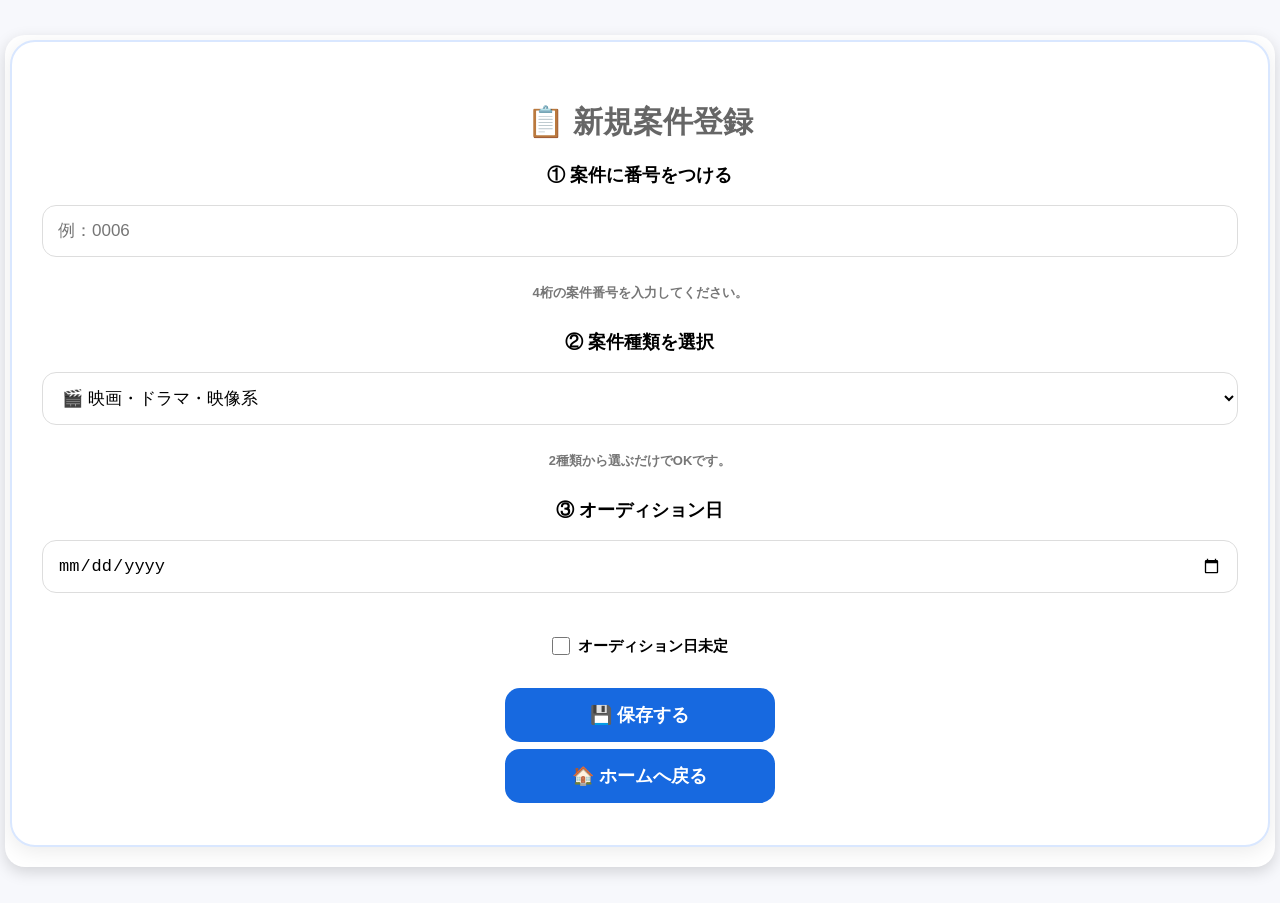
==== admin.html @ 686bbf4a "Fix HTML encoding issues in admin.html" ====
<!DOCTYPE html>
<html lang="ja">

<head>

<meta charset="UTF-8">

<meta name="viewport"
content="width=device-width, initial-scale=1.0">

<title>REPOS - 新規案件登録</title>

<link rel="stylesheet" href="style.css">

<style>

body{
    margin:0;
    font-family:
        -apple-system,
        BlinkMacSystemFont,
        "Helvetica Neue",
        "Yu Gothic",
        "Meiryo",
        sans-serif;
    background:#f7f8fc;
}

.container{
    max-width:760px;
    margin:30px auto;
    padding:25px;
}

.card{
    background:white;
    border-radius:25px;
    padding:35px 30px;
    box-shadow:0 5px 20px rgba(0,0,0,0.08);
}

h2{
    text-align:center;
    margin-bottom:35px;
}

.form-group{
    margin-bottom:28px;
}

.form-title{
    font-size:18px;
    font-weight:bold;
    margin-bottom:10px;
    text-align:center;
}

input[type="text"],
input[type="date"],
select{
    width:100%;
    box-sizing:border-box;
    padding:15px;
    border:1px solid #ddd;
    border-radius:14px;
    font-size:17px;
    background:white;
}

select{
    cursor:pointer;
}

.case-name-note{
    text-align:center;
    color:#777;
    font-size:13px;
    margin-top:7px;
}

.checkbox-area{
    margin-top:14px;
    text-align:center;
    font-size:15px;
}

.checkbox-area label{
    display:inline-flex;
    align-items:center;
    justify-content:center;
    gap:8px;
    cursor:pointer;
}

.checkbox-area input{
    width:18px;
    height:18px;
    margin:0;
    cursor:pointer;
}

.button-area{
    text-align:center;
    margin-top:30px;
}

.save-button,
.home-button{
    width:270px;
    padding:15px;
    border:none;
    border-radius:15px;
    font-size:18px;
    font-weight:bold;
    cursor:pointer;
    margin:7px auto;
    display:block;
}

.save-button{
    background:#1769e0;
    color:white;
}

.home-button{
    background:#1769e0;
    color:white;
}

.save-button:hover,
.home-button:hover{
    opacity:0.9;
}

</style>

</head>

<body>

<div class="container">

<div class="card">

<h2>📋 新規案件登録</h2>


<!-- 案件番号 -->

<div class="form-group">

<div class="form-title">
① 案件に番号をつける
</div>

<input
    type="text"
    id="caseNumber"
    placeholder="例：0006"
    maxlength="4"
>

<div class="case-name-note">
4桁の案件番号を入力してください。
</div>

</div>


<!-- 案件種類 -->

<div class="form-group">

<div class="form-title">
② 案件種類を選択
</div>

<select
    id="caseType"
    style="
        width:100%;
        box-sizing:border-box;
        padding:15px;
        border:1px solid #ddd;
        border-radius:14px;
        font-size:17px;
        background:white;
    "
>
    <option value="movie">
        🎬 映画・ドラマ・映像系
    </option>

    <option value="cm">
        📸 CM・スチール系
    </option>
</select>

<div class="case-name-note">
2種類から選ぶだけでOKです。
</div>

</div>


<!-- オーディション日 -->

<div class="form-group">

<div class="form-title">
③ オーディション日
</div>

<input
    type="date"
    id="auditionDate"
>

<div class="checkbox-area">

<label>

<input
    type="checkbox"
    id="dateUnknown"
>

<span>オーディション日未定</span>

</label>

</div>

</div>


<!-- 保存 -->

<div class="button-area">

<button
    type="button"
    class="save-button"
    onclick="saveAudition()"
>
💾 保存する
</button>

<button
    type="button"
    class="home-button"
    onclick="location.href='index.html'"
>
🏠 ホームへ戻る
</button>

</div>

</div>

</div>


<script src="app.js?v=20260825-2005"></script>

</body>

</html>
---- style.css ----
body{
margin:0;
padding:0;
background:#f5f7fb;
font-family:"Yu Gothic","Meiryo",sans-serif;
}

.container{
width:90%;
max-width:500px;
margin:40px auto;
background:white;
border-radius:20px;
padding:30px;
box-shadow:0 5px 15px rgba(0,0,0,0.15);
text-align:center;
}

h1{
color:#2b6cff;
margin-bottom:20px;
}

p{
font-size:18px;
color:#444;
}

button{
width:100%;
padding:15px;
margin-top:25px;
border:none;
border-radius:12px;
background:#2b6cff;
color:white;
font-size:18px;
cursor:pointer;
}

button:hover{
background:#1f53c5;
}
h2{
color:#666;
margin-bottom:25px;
}

.card{

background:#ffffff;

border:2px solid #d9e7ff;

border-radius:15px;

padding:15px;

margin-bottom:15px;

font-size:20px;

font-weight:bold;

}
input,
select,
textarea{

width:100%;

padding:12px;

margin-top:8px;

margin-bottom:20px;

border-radius:10px;

border:1px solid #cccccc;

font-size:16px;

box-sizing:border-box;

}

label{

font-weight:bold;

display:block;

text-align:left;

margin-top:10px;

}
input,
select,
textarea{

width:100%;

padding:12px;

margin-top:8px;

margin-bottom:20px;

border-radius:10px;

border:1px solid #cccccc;

font-size:16px;

box-sizing:border-box;

}

label{

font-weight:bold;

display:block;

text-align:left;

margin-top:10px;

}
table{
width:100%;
border-collapse:collapse;
margin-top:20px;
background:#fff;
}

th{
background:#2f6df6;
color:white;
padding:12px;
text-align:center;
}

td{
padding:10px;
border:1px solid #ddd;
text-align:center;
}

tr:nth-child(even){
background:#f8f9fc;
}

table button{
border:none;
background:none;
font-size:18px;
cursor:pointer;
}

table button:hover{
transform:scale(1.2);
}
.home-button{
width:100%;
background:#2f6df6;
color:#fff;
border:none;
border-radius:12px;
padding:14px;
font-size:18px;
font-weight:bold;
cursor:pointer;
margin-top:10px;
}

.home-button:hover{
background:#1d56d8;
}
home-button,
.search-button {

width: 220px;
height: 45px;

display: block;
margin: 15px auto;

border-radius: 10px;

background: #1f55e5;
color: white;

font-size: 18px;
font-weight: bold;

border: none;

cursor: pointer;
}
.list-table{

width:100%;

border-collapse:collapse;

margin-top:20px;

font-size:15px;

}

.list-table th{

background:#1f55e5;

color:white;

padding:10px;

}

.list-table td{

border:1px solid #dddddd;

padding:8px;

text-align:center;

}

.list-table tr:nth-child(even){

background:#f7f7f7;

}

.list-table button{

padding:5px 10px;

border:none;

border-radius:5px;

cursor:pointer;

}
search-area{

display:flex;

justify-content:center;

align-items:center;

gap:10;margin:25px 0;

}

.search-area input{

width:220px;

padding:8px;

font-size:16px;

}

.search-button{

width:90px;

height:40px;

background:#1f55e5;

color:#fff;

border:none;

border-radius:8px;

cursor:pointer;

font-size:16px;

font-weight:bold;

}
.search-area{

display:flex;

justify-content:center;

align-items:center;

gap:8px;

margin:25px auto;

width:100%;

}

.search-area input{

width:260px;

height:42px;

padding:0 12px;

font-size:16px;

border-radius:8px;

}

.search-button{

width:90px;

height:42px;

background:#1f55e5;

color:white;

border:none;

border-radius:8px;

font-size:16px;

font-weight:bold;

cursor:pointer;

}
.list-table{

width:100%;

border-collapse:collapse;

font-size:14px;

margin-top:20px;

}

.list-table th{

background:#0d6efd;

color:white;

padding:8px;

border:1px solid #cccccc;

}

.list-table td{

padding:6px;

border:1px solid #cccccc;

text-align:center;

height:32px;

}

.list-table tr:nth-child(even){

background:#f8f8f8;

}
.list-table button{

width:38px;

height:30px;

border:none;

border-radius:5px;

cursor:pointer;

}

.search-area{

margin-bottom:25px;

}

table{

width:100%;

}
/* ===== Excel風一覧（追加）===== */

.list-table{

table-layout:fixed;

}

.list-table th:nth-child(1),
.list-table td:nth-child(1){

width:90px;

}

.list-table th:nth-child(2),
.list-table td:nth-child(2){

width:120px;

}

.list-table th:nth-child(3),
.list-table td:nth-child(3){

width:120px;

}

.list-table th:nth-child(4),
.list-table td:nth-child(4){

width:140px;

}

.list-table th:nth-child(5),
.list-table td:nth-child(5),

.list-table th:nth-child(6),
.list-table td:nth-child(6){

width:60px;

}
/* ===== 登録案件一覧・Excel風表示 ===== */

.list-table {
width: 100%;
border-collapse: collapse;
table-layout: fixed;
margin: 20px 0;
font-size: 14px;
}

.list-table th,
.list-table td {
border: 1px solid #cccccc;
padding: 8px 5px;
text-align: center;
vertical-align: middle;
}

.list-table th {
background: #eeeeee;
font-weight: bold;
}

/* 案件番号 */
.list-table th:nth-child(1),
.list-table td:nth-child(1) {
width: 90px;
}

/* 案件名 */
.list-table th:nth-child(2),
.list-table td:nth-child(2) {
width: auto;
}

/* AD日 */
.list-table th:nth-child(3),
.list-table td:nth-child(3) {
width: 110px;
}

/* 状態 */
.list-table th:nth-child(4),
.list-table td:nth-child(4) {
width: 130px;
}

/* 編集 */
.list-table th:nth-child(5),
.list-table td:nth-child(5) {
width: 55px;
}

/* 削除 */
.list-table th:nth-child(6),
.list-table td:nth-child(6) {
width: 55px;
}

/* 編集・削除ボタン */
.list-table button {
width: 40px;
height: 32px;
padding: 0;
border: none;
border-radius: 5px;
cursor: pointer;
font-size: 17px;
}
/* =================================
登録案件一覧
Excel風レイアウト
================================= */

/* 検索エリア */
.search-area {
display: flex;
justify-content: center;
align-items: center;
gap: 8px;
margin: 20px auto;
width: 100%;
}

/* 案件番号入力 */
.search-area input {
width: 220px;
height: 42px;
padding: 0 12px;
box-sizing: border-box;
font-size: 16px;
border: 1px solid #bbb;
border-radius: 6px;
}

/* 検索ボタン */
.search-area .search-button {
width: 90px;
height: 42px;
padding: 0;
font-size: 16px;
border-radius: 6px;
white-space: nowrap;
}

/* 登録案件一覧のタイトル */
.container h2 {
text-align: center;
margin-bottom: 20px;
}

/* 表を横いっぱいにする */
.list-table {
width: 100%;
min-width: 700px;
border-collapse: collapse;
table-layout: fixed;
background: white;
}

/* 表の枠 */
.list-table th,
.list-table td {
border: 1px solid #999;
padding: 10px 6px;
text-align: center;
vertical-align: middle;
}

/* 見出し */
.list-table th {
background: #eeeeee;
font-weight: bold;
white-space: nowrap;
}

/* 列の幅 */
.list-table th:nth-child(1),
.list-table td:nth-child(1) {
width: 90px;
}

.list-table th:nth-child(2),
.list-table td:nth-child(2) {
width: 220px;
}

.list-table th:nth-child(3),
.list-table td:nth-child(3) {
width: 130px;
}

.list-table th:nth-child(4),
.list-table td:nth-child(4) {
width: 140px;
}

.list-table th:nth-child(5),
.list-table td:nth-child(5),
.list-table th:nth-child(6),
.list-table td:nth-child(6) {
width: 70px;
}

/* 編集・削除ボタン */
.list-table td button {
width: 48px;
min-width: 48px;
height: 38px;
padding: 0;
font-size: 18px;
}

/* 表が画面からはみ出す場合 */
.container {
overflow-x: auto;
}
@media (max-width: 600px) {

.search-area {
    gap: 6px;
}

.search-area input {
    width: 190px;
    font-size: 15px;
}

.search-area .search-button {
    width: 75px;
    font-size: 15px;
}


/* スマホでも一覧を画面内に表示 */
.list-table {
    min-width: 0;
    width: 100%;
    table-layout: fixed;
    font-size: 11px;
}


/* 文字を省略せず、全部表示 */
.list-table th,
.list-table td {
    padding: 6px 2px;
    white-space: normal;
    overflow: visible;
    text-overflow: clip;
    word-break: break-word;
    line-height: 1.3;
}


/* 案件番号 */
.list-table th:nth-child(1),
.list-table td:nth-child(1) {
    width: 14%;
}


/* 案件名 */
.list-table th:nth-child(2),
.list-table td:nth-child(2) {
    width: 22%;
}


/* AD日 */
.list-table th:nth-child(3),
.list-table td:nth-child(3) {
    width: 19%;
    word-break: normal;
}


/* 状態 */
.list-table th:nth-child(4),
.list-table td:nth-child(4) {
    width: 25%;
}


/* 編集 */
.list-table th:nth-child(5),
.list-table td:nth-child(5) {
    width: 10%;
}


/* 削除 */
.list-table th:nth-child(6),
.list-table td:nth-child(6) {
    width: 10%;
}

}
/* スマートフォン用 */

/* ホームへ戻る */
.home-button {
display: block;
width: 260px;
margin: 15px auto 25px;
padding: 12px;
font-size: 16px;
border-radius: 8px;
}

/* 検索を2つセットで中央に配置 */
.search-area {
display: flex !important;
justify-content: center !important;
align-items: center !important;
gap: 6px !important;
width: fit-content !important;
margin: 20px auto !important;
}

/* 案件番号入力 */
.search-area input {
width: 220px !important;
height: 42px;
box-sizing: border-box;
margin: 0 !important;
}

/* 検索ボタン */
.search-area .search-button {
width: 90px !important;
height: 42px;
margin: 0 !important;
box-sizing: border-box;
}
/* 登録案件一覧を中央にする */
.container h2 {
text-align: center !important;
width: 100%;
margin-left: auto;
margin-right: auto;
}
.date-row {
display: flex;
align-items: center;
gap: 12px;
flex-wrap: wrap;
margin-bottom: 15px;
}

.date-row > label:first-child {
margin: 0;
}

.date-row input[type="date"] {
margin: 0;
}

.unknown-date {
display: flex;
align-items: center;
gap: 5px;
margin: 0;
white-space: nowrap;
}

.unknown-date input[type="checkbox"] {
margin: 0;
}

/* =========================
REPOS 登録案件一覧
表を一画面に収める
========================= */

.list-table {
width: 100%;
max-width: 100%;
table-layout: fixed;
border-collapse: collapse;
font-size: 14px;
}

.list-table th,
.list-table td {
padding: 8px 4px;
text-align: center;
border: 1px solid #999;
white-space: nowrap;
overflow: hidden;
text-overflow: ellipsis;
}

/* 案件番号 */
.list-table th:nth-child(1),
.list-table td:nth-child(1) {
width: 15%;
}

/* 案件名 */
.list-table th:nth-child(2),
.list-table td:nth-child(2) {
width: 25%;
}

/* AD日 */
.list-table th:nth-child(3),
.list-table td:nth-child(3) {
width: 20%;
}

/* 状態 */
.list-table th:nth-child(4),
.list-table td:nth-child(4) {
width: 20%;
}

/* 編集 */
.list-table th:nth-child(5),
.list-table td:nth-child(5) {
width: 10%;
}

/* 削除 */
.list-table th:nth-child(6),
.list-table td:nth-child(6) {
width: 10%;
}

/* 編集・削除ボタン */
.list-table td button {
padding: 3px 6px;
font-size: 14px;
cursor: pointer;
}
/* REPOS 登録案件一覧・コンパクト表示 */

.list-table {
width: 100%;
max-width: 700px;
margin: 0 auto;
table-layout: fixed;
border-collapse: collapse;
font-size: 12px;
}

.list-table th,
.list-table td {
padding: 5px 2px;
border: 1px solid #888;
text-align: center;
white-space: nowrap;
overflow: hidden;
text-overflow: ellipsis;
}

/* 案件番号 */
.list-table th:nth-child(1),
.list-table td:nth-child(1) {
width: 13%;
}

/* 案件名 */
.list-table th:nth-child(2),
.list-table td:nth-child(2) {
width: 24%;
}

/* AD日 */
.list-table th:nth-child(3),
.list-table td:nth-child(3) {
width: 18%;
}

/* 状態 */
.list-table th:nth-child(4),
.list-table td:nth-child(4) {
width: 20%;
}

/* 編集 */
.list-table th:nth-child(5),
.list-table td:nth-child(5) {
width: 12%;
}

/* 削除 */
.list-table th:nth-child(6),
.list-table td:nth-child(6) {
width: 13%;
}

.list-table button {
padding: 2px 4px;
font-size: 12px;
min-width: 0;
}
/* =====================================
REPOS 登録案件一覧
画面内に全部おさめる最終調整
===================================== */

.list-table {
width: 100% !important;
max-width: 100% !important;
table-layout: fixed !important;
border-collapse: collapse !important;
font-size: 12px !important;
margin: 15px 0 !important;
}

/* 見出し・セル */
.list-table th,
.list-table td {
padding: 5px 3px !important;
border: 1px solid #ccc !important;
text-align: center !important;
vertical-align: middle !important;
white-space: nowrap !important;
overflow: hidden !important;
text-overflow: ellipsis !important;
box-sizing: border-box !important;
}

/* 案件番号 */
.list-table th:nth-child(1),
.list-table td:nth-child(1) {
width: 13% !important;
}

/* 案件名 */
.list-table th:nth-child(2),
.list-table td:nth-child(2) {
width: 27% !important;
}

/* AD日 */
.list-table th:nth-child(3),
.list-table td:nth-child(3) {
width: 17% !important;
}

/* 状態 */
.list-table th:nth-child(4),
.list-table td:nth-child(4) {
width: 19% !important;
}

/* 編集 */
.list-table th:nth-child(5),
.list-table td:nth-child(5) {
width: 12% !important;
}

/* 削除 */
.list-table th:nth-child(6),
.list-table td:nth-child(6) {
width: 12% !important;
}

/* 編集・削除ボタン */
.list-table button {
width: 30px !important;
height: 28px !important;
padding: 0 !important;
margin: 0 !important;
font-size: 14px !important;
border: none !important;
cursor: pointer !important;
}

/* スマホでも横スクロールさせない */
.container {
width: 100% !important;
max-width: 100% !important;
padding: 5px !important;
box-sizing: border-box !important;
overflow-x: hidden !important;
}

body {
margin: 0 !important;
padding: 5px !important;
overflow-x: hidden !important;
}

/* 検索欄も画面内に収める */
.search-area {
width: 100% !important;
box-sizing: border-box !important;
display: flex !important;
justify-content: center !important;
align-items: center !important;
gap: 5px !important;
}

.search-area input {
width: 190px !important;
box-sizing: border-box !important;
}

.search-area .search-button {
width: 70px !important;
box-sizing: border-box !important;
}
/* =====================================
REPOS 登録案件一覧
表の見出しを白く・見やすく
===================================== */

.list-table th {
background: #ffffff !important;
color: #333333 !important;
font-weight: bold !important;
border: 1px solid #cccccc !important;
padding: 7px 3px !important;
text-align: center !important;
vertical-align: middle !important;
}

/* 表の中身も白地にする */
.list-table td {
background: #ffffff !important;
color: #333333 !important;
}

/* 交互の灰色背景を解除 */
.list-table tr:nth-child(even),
.list-table tr:nth-child(odd) {
background: #ffffff !important;
}
/* REPOS 入力確認のお知らせ */

.input-check-notice {
margin: 10px auto;
padding: 10px 15px;
width: fit-content;
background: #fff;
border: 1px solid #ccc;
border-radius: 12px;
text-align: center;
font-weight: bold;
cursor: pointer;
}

#inputCheckCount {
margin-left: 5px;
}
/* =========================
REPOS ホーム画面
メニューの横幅を統一
========================= */

.menu .card,
.menu .today-audition-box,
.menu > button {
width: 90% !important;
max-width: 500px !important;
margin-left: auto !important;
margin-right: auto !important;
box-sizing: border-box !important;
}

/* それぞれの項目の間隔 */
.menu .card {
margin-top: 10px;
margin-bottom: 10px;
}

/* 新しいオーディション登録ボタン */
.menu > button {
display: block;
margin-top: 10px !important;
margin-bottom: 10px !important;
}
/* =================================
   REPOS 明日のオーディション
   案件番号バッジ
================================= */

.tomorrow-number {
    display: inline-block;
    background: #e8f2ff;
    color: #1976d2;
    border: 2px solid #64b5f6;
    border-radius: 8px;
    padding: 5px 12px;
    font-weight: bold;
    font-size: 16px;
    margin-bottom: 8px;
}
/* =================================
   REPOS 編集画面
   オーディション日不明を横並び
================================= */

#editDateUnknown {
    width: auto;
    display: inline-block;
    vertical-align: middle;
    margin: 0 6px 0 0;
}

label[for="editDateUnknown"] {
    display: inline-flex;
    align-items: center;
    gap: 6px;
}
/* =================================
   REPOS 明日のオーディション
   クリックできることを分かりやすくする
================================= */

.card[onclick] {
    cursor: pointer;
}

.card[onclick]:hover {
    opacity: 0.8;
}/* =================================
   REPOS 検索リセットボタン
================================= */

.search-reset-button {
    padding: 8px 12px;
    border: 1px solid #999;
    border-radius: 8px;
    background: #ffffff;
    cursor: pointer;
}

.search-reset-button:hover {
    opacity: 0.8;
}
/* 🔄 全件表示ボタン */
.search-reset-button {
    width: auto;
    min-width: 110px;
    padding: 10px 15px;
    margin-left: 5px;
    display: inline-block;
    box-sizing: border-box;
}
/* 全件表示に戻すボタン */
.search-reset-button {
    display: block;
    width: 220px;
    margin: 10px auto 25px;
    padding: 12px 15px;
    font-size: 16px;
    border: 1px solid #999;
    border-radius: 8px;
    background: #ffffff;
    cursor: pointer;
    box-sizing: border-box;
}

.search-reset-button:hover {
    opacity: 0.8;
}
/* 🔄 全件表示に戻すボタンの文字を常に見えるようにする */
.search-reset-button {
    color: #333333;
    background: #ffffff;
    border: 1px solid #999999;
}

/* マウスを乗せたとき */
.search-reset-button:hover {
    color: #333333;
    background: #eeeeee;
}
/* =================================
   新規登録・編集画面
   中央寄せ・スマホ対応
================================= */

.form-container {
    width: 90%;
    max-width: 500px;
    margin: 0 auto;
    box-sizing: border-box;
}

.form-container label {
    display: block;
    width: 100%;
    margin-top: 14px;
    margin-bottom: 6px;
}

.form-container input,
.form-container select {
    display: block;
    width: 100%;
    max-width: 500px;
    box-sizing: border-box;
    margin: 0 auto;
}

.form-container button {
    display: block;
    margin-left: auto;
    margin-right: auto;
}
/* =================================
   新しいオーディション登録
   フォーム全体を中央に統一
================================= */

.form-container {
    width: 90%;
    max-width: 500px;
    margin: 0 auto;
    box-sizing: border-box;
}


/* ラベル */
.form-container > label,
.form-container .date-row > label:first-child {
    display: block;
    width: 100%;
    max-width: 500px;
    margin: 14px auto 6px;
    text-align: left;
    box-sizing: border-box;
}


/* 入力欄・選択欄 */
.form-container input[type="text"],
.form-container input[type="date"],
.form-container select {
    display: block;
    width: 100%;
    max-width: 500px;
    margin: 0 auto 12px;
    box-sizing: border-box;
}


/* 日付部分 */
.form-container .date-row {
    width: 100%;
    max-width: 500px;
    margin: 0 auto;
    box-sizing: border-box;
}


/* 「オーディション日未定」 */
.form-container .unknown-date {
    display: flex;
    align-items: center;
    justify-content: flex-start;
    width: 100%;
    margin: 8px auto 14px;
    box-sizing: border-box;
}


/* チェックボックス */
.form-container .unknown-date input[type="checkbox"] {
    width: auto;
    margin: 0 8px 0 0;
}


/* 保存するボタン */
.form-container > button {
    display: block;
    width: 220px;
    max-width: 100%;
    margin: 20px auto;
    box-sizing: border-box;
}
/* =================================
   案件編集：項目名も中央揃え
================================= */

.form-container label {
    text-align: center;
}
/* 📝 案件編集ページ：一覧へ戻る */
.form-container .home-button {
    margin-top: 8px;
    margin-bottom: 8px;
} 
/* =====================================
   REPOS 登録案件一覧
   スマホで編集・削除まで全部表示
===================================== */

.list-table {
    width: 100% !important;
    min-width: 0 !important;
    max-width: 100% !important;
    table-layout: fixed !important;
    font-size: 11px !important;
    margin: 15px 0 !important;
}

.list-table th,
.list-table td {
    padding: 5px 2px !important;
    box-sizing: border-box !important;
    text-align: center !important;
    white-space: nowrap !important;
    overflow: hidden !important;
    text-overflow: ellipsis !important;
}

/* 案件番号 */
.list-table th:nth-child(1),
.list-table td:nth-child(1) {
    width: 14% !important;
}

/* 案件名 */
.list-table th:nth-child(2),
.list-table td:nth-child(2) {
    width: 24% !important;
}

/* AD日 */
.list-table th:nth-child(3),
.list-table td:nth-child(3) {
    width: 18% !important;
}

/* 状態 */
.list-table th:nth-child(4),
.list-table td:nth-child(4) {
    width: 20% !important;
}

/* 編集 */
.list-table th:nth-child(5),
.list-table td:nth-child(5) {
    width: 12% !important;
}

/* 削除 */
.list-table th:nth-child(6),
.list-table td:nth-child(6) {
    width: 12% !important;
}

/* 編集・削除ボタン */
.list-table td button {
    width: 26px !important;
    height: 26px !important;
    padding: 0 !important;
    margin: 0 auto !important;
    font-size: 13px !important;
    display: inline-flex !important;
    align-items: center !important;
    justify-content: center !important;
}

/* スマホの横スクロールを防止 */
html,/* =================================
   スマホ：登録案件一覧
   AD日・状態を省略しない
================================= */

@media screen and (max-width: 600px) {

    /* 表全体を横スクロール可能にする */
    .list-table {
        min-width: 760px;
        width: 760px;
        table-layout: fixed;
    }

    /* 案件番号 */
    .list-table th:nth-child(1),
    .list-table td:nth-child(1) {
        width: 90px;
        min-width: 90px;
    }

    /* 案件名 */
    .list-table th:nth-child(2),
    .list-table td:nth-child(2) {
        width: 150px;
        min-width: 150px;
    }

    /* AD日 */
    .list-table th:nth-child(3),
    .list-table td:nth-child(3) {
        width: 150px;
        min-width: 150px;
    }

    /* 状態 */
    .list-table th:nth-child(4),
    .list-table td:nth-child(4) {
        width: 190px;
        min-width: 190px;
    }

    /* 編集 */
    .list-table th:nth-child(5),
    .list-table td:nth-child(5) {
        width: 90px;
        min-width: 90px;
    }

    /* 削除 */
    .list-table th:nth-child(6),
    .list-table td:nth-child(6) {
        width: 90px;
        min-width: 90px;
    }

    /* 文字を「…」で省略しない */
    .list-table th,
    .list-table td {
        white-space: nowrap;
        overflow: visible;
        text-overflow: clip;
    }

    /* AD日は全部表示 */
    .list-table td:nth-child(3) {
        font-size: 15px;
    }

    /* 状態も全部表示 */
    .list-table td:nth-child(4) {
        font-size: 15px;
    }
}
body {
    overflow-x: hidden !important;
}
/* =================================
   スマホ 登録案件一覧
   横にスライドできる表
================================= */

.table-scroll {
    width: 100%;
    max-width: 100%;
    overflow-x: auto !important;
    overflow-y: hidden;
    -webkit-overflow-scrolling: touch;
    box-sizing: border-box;
}

/* 表はスマホ画面より少し広くする */
.list-table {
    min-width: 760px;
    width: 760px;
    table-layout: fixed;
}

/* 文字を「…」にしない */
.list-table th,
.list-table td {
    white-space: nowrap;
    overflow: visible;
    text-overflow: clip;
}

/* 案件番号 */
.list-table th:nth-child(1),
.list-table td:nth-child(1) {
    width: 90px;
}

/* 案件名 */
.list-table th:nth-child(2),
.list-table td:nth-child(2) {
    width: 150px;
}

/* AD日 */
.list-table th:nth-child(3),
.list-table td:nth-child(3) {
    width: 150px;
}

/* 状態 */
.list-table th:nth-child(4),
.list-table td:nth-child(4) {
    width: 190px;
}

/* 編集 */
.list-table th:nth-child(5),
.list-table td:nth-child(5) {
    width: 90px;
}

/* 削除 */
.list-table th:nth-child(6),
.list-table td:nth-child(6) {
    width: 90px;
}


/* スマホ */
@media screen and (max-width: 600px) {

    .table-scroll {
        display: block;
        width: 100%;
        overflow-x: scroll !important;
        overflow-y: hidden;
        -webkit-overflow-scrolling: touch;
        touch-action: pan-x;
    }

    .list-table {
        min-width: 760px;
        width: 760px;
    }

}
/* =================================
   スマホ 登録案件一覧
   1画面に全部表示
================================= */

@media screen and (max-width: 600px) {

    /* 表を画面幅いっぱいにする */
    .list-table {
        width: 100% !important;
        min-width: 0 !important;
        table-layout: fixed !important;
    }

    /* 表の文字を小さくして省略しない */
    .list-table th,
    .list-table td {
        padding: 6px 2px !important;
        font-size: 11px !important;
        white-space: nowrap !important;
        overflow: visible !important;
        text-overflow: clip !important;
    }

    /* 案件番号 */
    .list-table th:nth-child(1),
    .list-table td:nth-child(1) {
        width: 14% !important;
    }

    /* 案件名 */
    .list-table th:nth-child(2),
    .list-table td:nth-child(2) {
        width: 20% !important;
    }

    /* AD日 */
    .list-table th:nth-child(3),
    .list-table td:nth-child(3) {
        width: 20% !important;
        font-size: 10px !important;
    }

    /* 状態 */
    .list-table th:nth-child(4),
    .list-table td:nth-child(4) {
        width: 24% !important;
        font-size: 10px !important;
    }

    /* 編集 */
    .list-table th:nth-child(5),
    .list-table td:nth-child(5) {
        width: 11% !important;
    }

    /* 削除 */
    .list-table th:nth-child(6),
    .list-table td:nth-child(6) {
        width: 11% !important;
    }

    /* 編集・削除アイコン */
    .list-table td:nth-child(5),
    .list-table td:nth-child(6) {
        font-size: 18px !important;
    }

}
/* =========================================
   REPOS スマホ一覧 最終調整
   6列を1画面に表示
========================================= */

@media screen and (max-width: 600px) {

    .list-table {
        width: 100% !important;
        min-width: 0 !important;
        max-width: 100% !important;
        table-layout: fixed !important;
        font-size: 9px !important;
        margin: 15px 0 !important;
    }

    .list-table th,
    .list-table td {
        padding: 4px 1px !important;
        font-size: 9px !important;
        line-height: 1.2 !important;

        /* 「…」を完全に解除 */
        white-space: nowrap !important;
        overflow: visible !important;
        text-overflow: clip !important;

        box-sizing: border-box !important;
    }

    /* 案件番号 */
    .list-table th:nth-child(1),
    .list-table td:nth-child(1) {
        width: 13% !important;
    }

    /* 案件名 */
    .list-table th:nth-child(2),
    .list-table td:nth-child(2) {
        width: 21% !important;
    }

    /* AD日 */
    .list-table th:nth-child(3),
    .list-table td:nth-child(3) {
        width: 20% !important;
        font-size: 8px !important;
    }

    /* 状態 */
    .list-table th:nth-child(4),
    .list-table td:nth-child(4) {
        width: 25% !important;
        font-size: 8px !important;
    }

    /* 編集 */
    .list-table th:nth-child(5),
    .list-table td:nth-child(5) {
        width: 10.5% !important;
    }

    /* 削除 */
    .list-table th:nth-child(6),
    .list-table td:nth-child(6) {
        width: 10.5% !important;
    }

    /* 編集・削除ボタン */
    .list-table td button {
        width: 25px !important;
        min-width: 25px !important;
        height: 25px !important;
        padding: 0 !important;
        font-size: 14px !important;
        margin: 0 auto !important;
    }

}
/* =====================================
   REPOS 登録案件一覧
   スマホで文字を省略せず全部表示
===================================== */

@media (max-width: 600px) {

    .list-table {
        width: 100% !important;
        min-width: 0 !important;
        max-width: 100% !important;
        table-layout: fixed !important;
        font-size: 9px !important;
    }

    .list-table th,
    .list-table td {
        padding: 5px 2px !important;
        white-space: normal !important;
        overflow: visible !important;
        text-overflow: clip !important;
        word-break: break-all !important;
        line-height: 1.3 !important;
        box-sizing: border-box !important;
    }

    /* 案件番号 */
    .list-table th:nth-child(1),
    .list-table td:nth-child(1) {
        width: 14% !important;
    }

    /* 案件名 */
    .list-table th:nth-child(2),
    .list-table td:nth-child(2) {
        width: 25% !important;
    }

    /* AD日 */
    .list-table th:nth-child(3),
    .list-table td:nth-child(3) {
        width: 20% !important;
    }

    /* 状態 */
    .list-table th:nth-child(4),
    .list-table td:nth-child(4) {
        width: 23% !important;
    }

    /* 編集 */
    .list-table th:nth-child(5),
    .list-table td:nth-child(5) {
        width: 9% !important;
    }

    /* 削除 */
    .list-table th:nth-child(6),
    .list-table td:nth-child(6) {
        width: 9% !important;
    }

    /* 編集・削除ボタン */
    .list-table td button {
        width: 28px !important;
        min-width: 28px !important;
        height: 28px !important;
        padding: 0 !important;
        margin: 0 auto !important;
        font-size: 14px !important;
    }

    /* 横スクロールさせない */
    .container {
        width: 100% !important;
        max-width: 100% !important;
        min-width: 0 !important;
        overflow-x: hidden !important;
        box-sizing: border-box !important;
    }

    body {
        overflow-x: hidden !important;
    }
}
/* =========================================
   REPOS 登録案件一覧・最終表示調整
   PC：中央にコンパクト
   スマホ：6列を画面内に表示
   ========================================= */

/* PC・共通 */
.table-scroll {
    width: 100%;
    max-width: 900px;
    margin: 25px auto 0;
    overflow-x: auto;
    box-sizing: border-box;
}

.list-table {
    width: 100%;
    max-width: 900px;
    min-width: 0;
    margin: 0 auto;
    table-layout: fixed;
    border-collapse: collapse;
    background: #fff;
    font-size: 14px;
}

.list-table th,
.list-table td {
    border: 1px solid #ccc;
    padding: 9px 5px;
    text-align: center;
    vertical-align: middle;
    box-sizing: border-box;
}

.list-table th {
    background: #fff;
    color: #333;
    font-weight: bold;
    white-space: nowrap;
}

.list-table td {
    background: #fff;
    color: #333;
}

/* PCの列幅 */
.list-table th:nth-child(1),
.list-table td:nth-child(1) {
    width: 11%;
}

.list-table th:nth-child(2),
.list-table td:nth-child(2) {
    width: 24%;
}

.list-table th:nth-child(3),
.list-table td:nth-child(3) {
    width: 17%;
}

.list-table th:nth-child(4),
.list-table td:nth-child(4) {
    width: 24%;
}

.list-table th:nth-child(5),
.list-table td:nth-child(5) {
    width: 12%;
}

.list-table th:nth-child(6),
.list-table td:nth-child(6) {
    width: 12%;
}

/* 状態の選択欄 */
.status-select-list {
    width: 100%;
    max-width: 190px;
    min-width: 0;
    box-sizing: border-box;
    padding: 7px 3px;
    border-radius: 10px;
    border: 1px solid #ddd;
    background: #fff;
    font-size: 14px;
    font-weight: bold;
    text-align: center;
}

/* 編集・削除 */
.list-table td button {
    width: 42px !important;
    height: 36px !important;
    min-width: 42px !important;
    padding: 0 !important;
    margin: 0 auto !important;
    font-size: 18px !important;
    display: inline-flex !important;
    align-items: center;
    justify-content: center;
    box-sizing: border-box;
}


/* =========================================
   スマホ
   ========================================= */

@media screen and (max-width: 600px) {

    .container {
        width: 100%;
        max-width: 100%;
        padding: 10px 8px;
        margin: 20px auto;
        box-sizing: border-box;
        overflow-x: hidden;
    }

    .table-scroll {
        width: 100%;
        max-width: 100%;
        overflow-x: hidden;
        margin-top: 20px;
    }

    .list-table {
        width: 100% !important;
        max-width: 100% !important;
        min-width: 0 !important;
        table-layout: fixed !important;
        font-size: 10px !important;
    }

    .list-table th,
    .list-table td {
        padding: 6px 2px !important;
        white-space: normal !important;
        overflow: hidden !important;
        text-overflow: clip !important;
        word-break: break-word;
        line-height: 1.25;
    }

    /* 案件番号 */
    .list-table th:nth-child(1),
    .list-table td:nth-child(1) {
        width: 13% !important;
    }

    /* 案件種類 */
    .list-table th:nth-child(2),
    .list-table td:nth-child(2) {
        width: 23% !important;
    }

    /* AD日 */
    .list-table th:nth-child(3),
    .list-table td:nth-child(3) {
        width: 18% !important;
        white-space: nowrap !important;
        font-size: 9px !important;
    }

    /* 状態 */
    .list-table th:nth-child(4),
    .list-table td:nth-child(4) {
        width: 24% !important;
    }

    /* 編集 */
    .list-table th:nth-child(5),
    .list-table td:nth-child(5) {
        width: 11% !important;
    }

    /* 削除 */
    .list-table th:nth-child(6),
    .list-table td:nth-child(6) {
        width: 11% !important;
    }

    /* スマホの状態選択 */
    .status-select-list {
        width: 100% !important;
        min-width: 0 !important;
        max-width: 100% !important;
        padding: 5px 1px !important;
        font-size: 9px !important;
        border-radius: 8px;
    }

    /* 編集・削除 */
    .list-table td button {
        width: 28px !important;
        height: 28px !important;
        min-width: 28px !important;
        padding: 0 !important;
        font-size: 14px !important;
    }
}
/* =========================================
   REPOS 登録案件一覧
   PC・スマホ表示調整
   ========================================= */

/* PC */

.table-scroll{
    width:100%;
    max-width:900px;
    margin:25px auto 0;
    overflow-x:auto;
    box-sizing:border-box;
}

.list-table{
    width:100%;
    max-width:900px;
    min-width:0;
    margin:0 auto;
    table-layout:fixed;
    border-collapse:collapse;
    background:#fff;
}

.list-table th,
.list-table td{
    padding:9px 5px;
    text-align:center;
    vertical-align:middle;
    box-sizing:border-box;
}

.list-table th:nth-child(1),
.list-table td:nth-child(1){
    width:11%;
}

.list-table th:nth-child(2),
.list-table td:nth-child(2){
    width:24%;
}

.list-table th:nth-child(3),
.list-table td:nth-child(3){
    width:17%;
}

.list-table th:nth-child(4),
.list-table td:nth-child(4){
    width:24%;
}

.list-table th:nth-child(5),
.list-table td:nth-child(5){
    width:12%;
}

.list-table th:nth-child(6),
.list-table td:nth-child(6){
    width:12%;
}

.type-cell{
    font-weight:bold;
    white-space:normal;
}

.status-select-list{
    width:100%;
    max-width:190px;
    min-width:0;
    box-sizing:border-box;
    padding:7px 3px;
    font-size:14px;
}


/* =========================================
   スマホ
   ========================================= */

@media screen and (max-width:600px){

    .container{
        width:100%;
        max-width:100%;
        padding:10px 8px;
        margin:20px auto;
        box-sizing:border-box;
    }

    .table-scroll{
        width:100%;
        max-width:100%;
        overflow-x:hidden;
        margin-top:20px;
    }

    .list-table{
        width:100% !important;
        max-width:100% !important;
        min-width:0 !important;
        table-layout:fixed !important;
        font-size:10px !important;
    }

    .list-table th,
    .list-table td{
        padding:6px 2px !important;
        white-space:normal !important;
        word-break:break-word;
        overflow:hidden;
        vertical-align:middle;
        line-height:1.25;
    }

    /* 案件番号 */
    .list-table th:nth-child(1),
    .list-table td:nth-child(1){
        width:13% !important;
    }

    /* 案件種類 */
    .list-table th:nth-child(2),
    .list-table td:nth-child(2){
        width:23% !important;
    }

    /* AD日 */
    .list-table th:nth-child(3),
    .list-table td:nth-child(3){
        width:18% !important;
        white-space:nowrap !important;
        font-size:9px !important;
    }

    /* 状態 */
    .list-table th:nth-child(4),
    .list-table td:nth-child(4){
        width:24% !important;
    }

    /* 編集 */
    .list-table th:nth-child(5),
    .list-table td:nth-child(5){
        width:11% !important;
    }

    /* 削除 */
    .list-table th:nth-child(6),
    .list-table td:nth-child(6){
        width:11% !important;
    }

    /* 状態 */
    .status-select-list{
        width:100% !important;
        min-width:0 !important;
        max-width:100% !important;
        padding:5px 1px !important;
        font-size:9px !important;
        border-radius:8px;
    }

    /* 編集・削除ボタン */
    .list-table td button{
        width:28px !important;
        height:28px !important;
        min-width:28px !important;
        padding:0 !important;
        margin:0 auto !important;
        font-size:14px !important;
        box-sizing:border-box;
    }

}
/* =========================================
   REPOS 一括削除
   ========================================= */

.bulk-delete-area{
    text-align:center;
    margin:15px auto 25px;
}

.bulk-delete-button{
    width:270px;
    max-width:100%;
    padding:12px 15px;
    border:none;
    border-radius:12px;
    background:#e53935;
    color:white;
    font-size:16px;
    font-weight:bold;
    cursor:pointer;
}

.bulk-delete-button:hover{
    opacity:0.9;
}


/* 案件選択チェックボックス */

.case-select-checkbox{
    width:18px;
    height:18px;
    cursor:pointer;
    vertical-align:middle;
}


/* PC */

.list-table th:nth-child(1),
.list-table td:nth-child(1){
    width:14%;
}

.list-table th:nth-child(2),
.list-table td:nth-child(2){
    width:27%;
}

.list-table th:nth-child(3),
.list-table td:nth-child(3){
    width:18%;
}

.list-table th:nth-child(4),
.list-table td:nth-child(4){
    width:27%;
}

.list-table th:nth-child(5),
.list-table td:nth-child(5){
    width:14%;
}


/* スマホ */

@media screen and (max-width:600px){

    .list-table{
        width:100% !important;
        min-width:0 !important;
        table-layout:fixed !important;
    }


    .list-table th,
    .list-table td{
        padding:6px 2px !important;
    }


    /* 選択＋案件番号 */

    .list-table th:nth-child(1),
    .list-table td:nth-child(1){
        width:18% !important;
    }


    /* 案件種類 */

    .list-table th:nth-child(2),
    .list-table td:nth-child(2){
        width:22% !important;
    }


    /* AD日 */

    .list-table th:nth-child(3),
    .list-table td:nth-child(3){
        width:19% !important;
    }


    /* 状態 */

    .list-table th:nth-child(4),
    .list-table td:nth-child(4){
        width:27% !important;
    }


    /* 編集 */

    .list-table th:nth-child(5),
    .list-table td:nth-child(5){
        width:14% !important;
    }


    .case-select-checkbox{
        width:15px;
        height:15px;
        margin-right:2px !important;
    }


    .list-table td button{
        width:30px !important;
        height:30px !important;
        min-width:30px !important;
        padding:0 !important;
        font-size:15px !important;
    }


    .status-select-list{
        width:100% !important;
        min-width:0 !important;
        font-size:9px !important;
        padding:5px 1px !important;
    }


    .bulk-delete-button{
        width:250px;
        font-size:15px;
    }

}
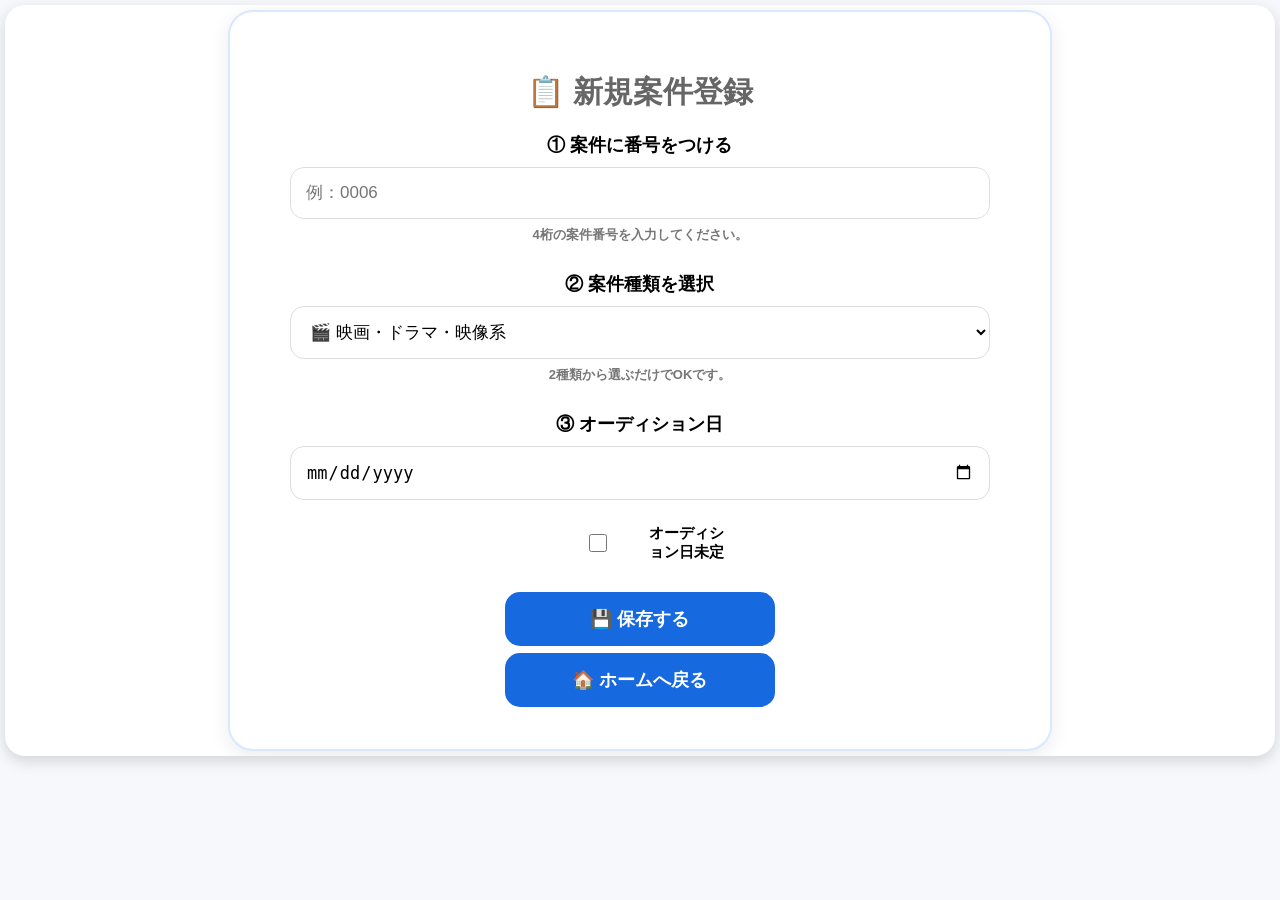
==== commit 3aeccc11: "Refactor admin.html for improved structure and styling" ====
--- a/admin.html
+++ b/admin.html
@@ -131,7 +131,27 @@
 .home-button:hover{
     opacity:0.9;
 }
-
+/* 管理者パソコン：入力欄を中央に小さくする */
+@media (min-width: 769px) {
+  .container {
+    max-width: 760px;
+    margin: 0 auto;
+  }
+
+  .card {
+    max-width: 760px;
+    margin: 0 auto;
+  }
+
+  .form-group input,
+  .form-group select {
+    width: 100%;
+    max-width: 700px;
+    margin: 0 auto;
+    display: block;
+    box-sizing: border-box;
+  }
+}
 </style>
 
 </head>
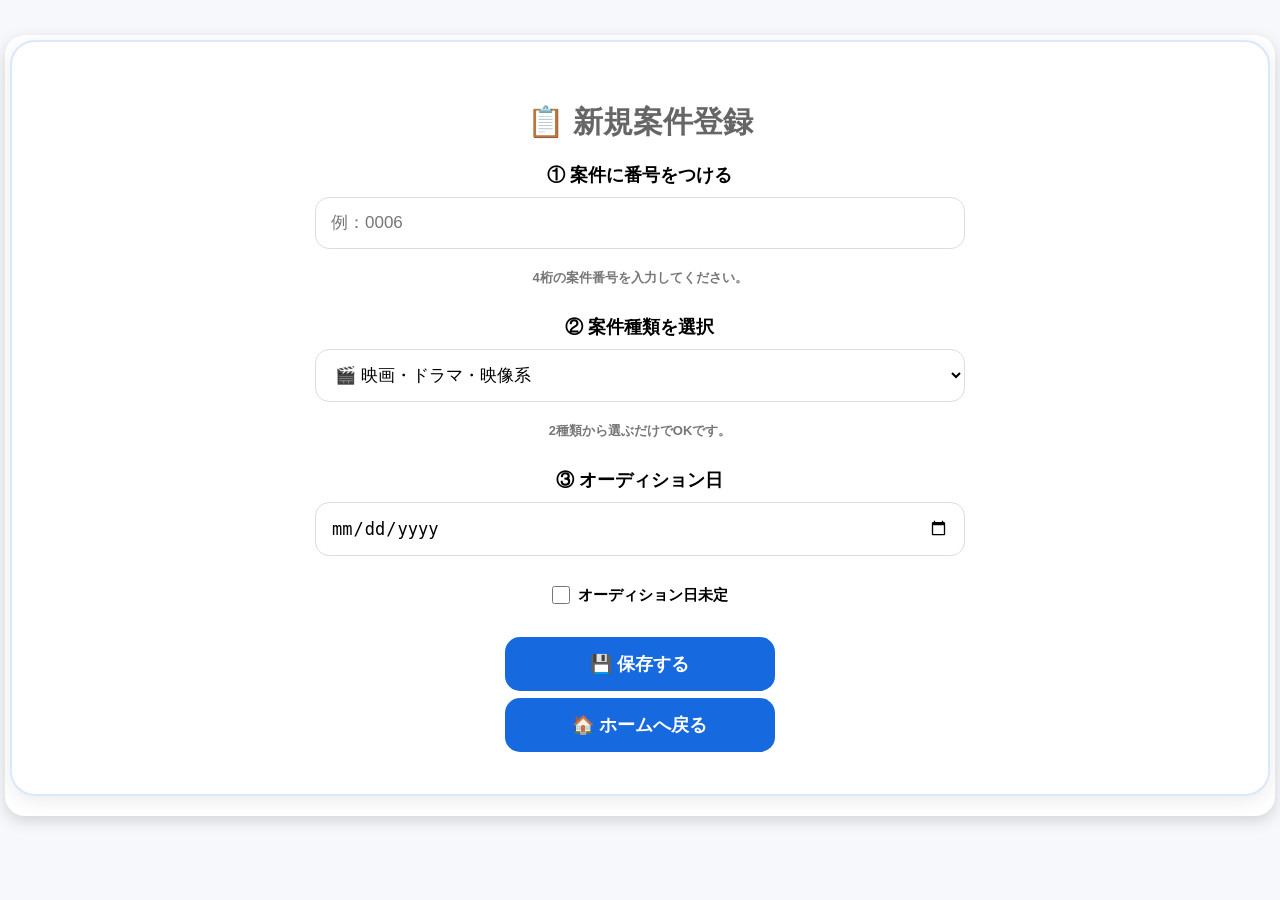
==== commit 4b1681a7: "Refactor admin.html structure and styles" ====
--- a/admin.html
+++ b/admin.html
@@ -131,26 +131,19 @@
 .home-button:hover{
     opacity:0.9;
 }
-/* 管理者パソコン：入力欄を中央に小さくする */
+/* 管理者パソコン用：入力欄を中央に小さくする */
 @media (min-width: 769px) {
-  .container {
-    max-width: 760px;
-    margin: 0 auto;
+
+  .form-group input:not([type="checkbox"]),
+  .form-group select {
+    width: 650px !important;
+    max-width: 650px !important;
+    margin-left: auto !important;
+    margin-right: auto !important;
+    display: block !important;
+    box-sizing: border-box !important;
   }
 
-  .card {
-    max-width: 760px;
-    margin: 0 auto;
-  }
-
-  .form-group input,
-  .form-group select {
-    width: 100%;
-    max-width: 700px;
-    margin: 0 auto;
-    display: block;
-    box-sizing: border-box;
-  }
 }
 </style>
 
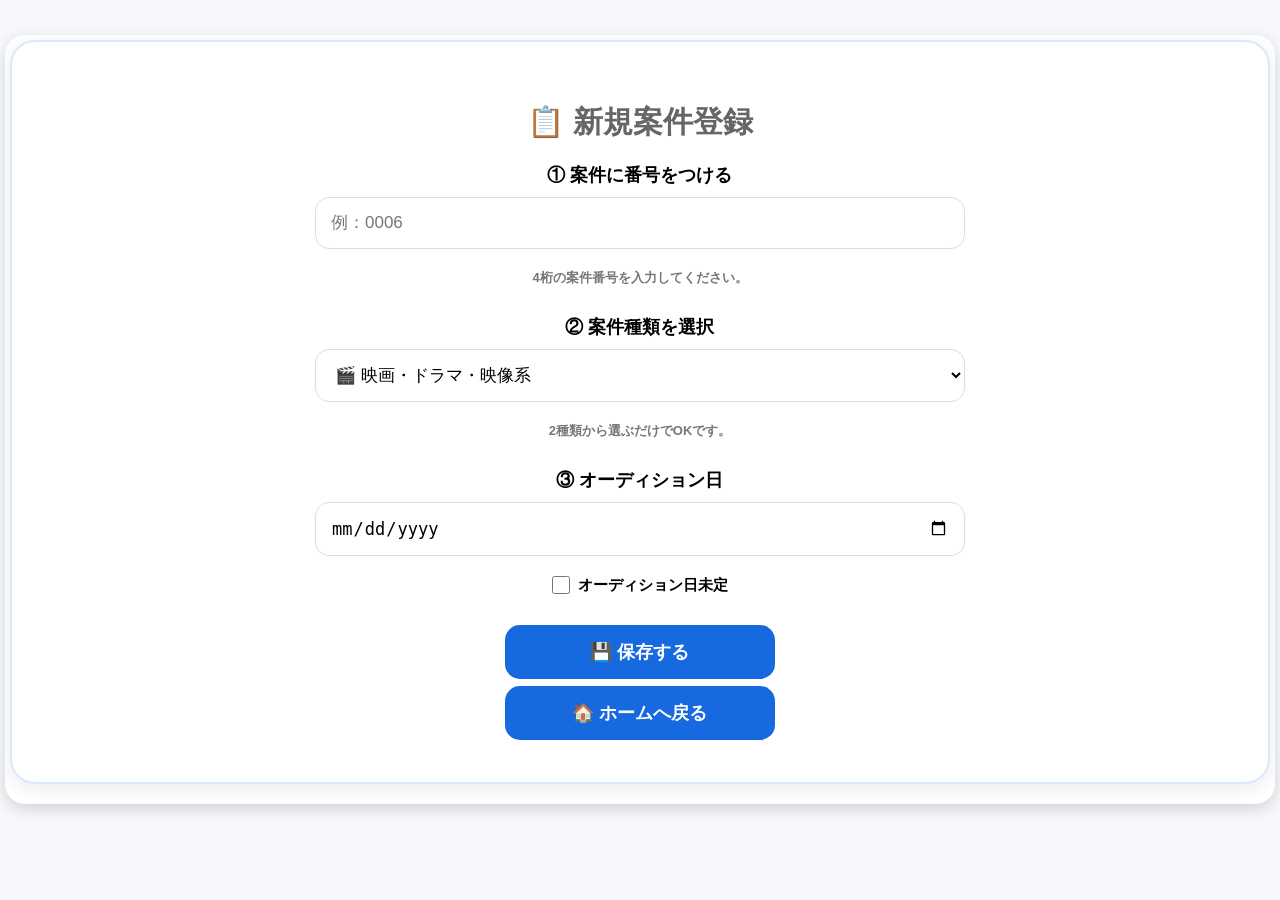
==== commit 0bcd36a7: "Update admin.html" ====
--- a/admin.html
+++ b/admin.html
@@ -145,6 +145,15 @@
   }
 
 }
+ /* オーディション日未定を中央寄せ */
+@media (min-width: 769px) {
+  label:has(input[type="checkbox"]) {
+    display: flex;
+    justify-content: center;
+    align-items: center;
+    gap: 8px;
+  }
+}   
 </style>
 
 </head>
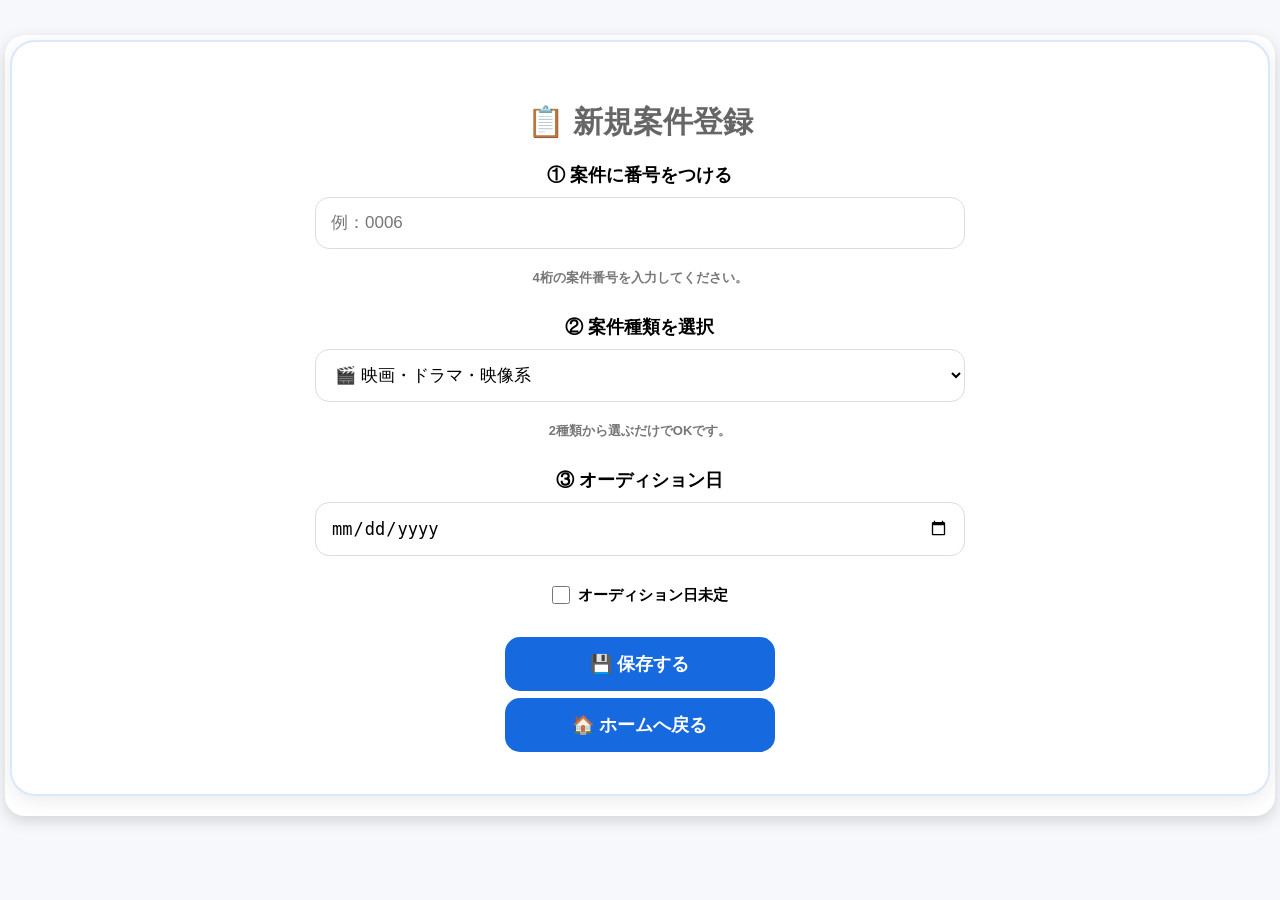
==== commit 632c1d63: "Update admin.html" ====
--- a/admin.html
+++ b/admin.html
@@ -145,15 +145,12 @@
   }
 
 }
- /* オーディション日未定を中央寄せ */
+/* パソコンだけ：オーディション日未定を中央 */
 @media (min-width: 769px) {
-  label:has(input[type="checkbox"]) {
-    display: flex;
-    justify-content: center;
-    align-items: center;
-    gap: 8px;
+  .form-group:has(input[type="checkbox"]) {
+    text-align: center !important;
   }
-}   
+} 
 </style>
 
 </head>
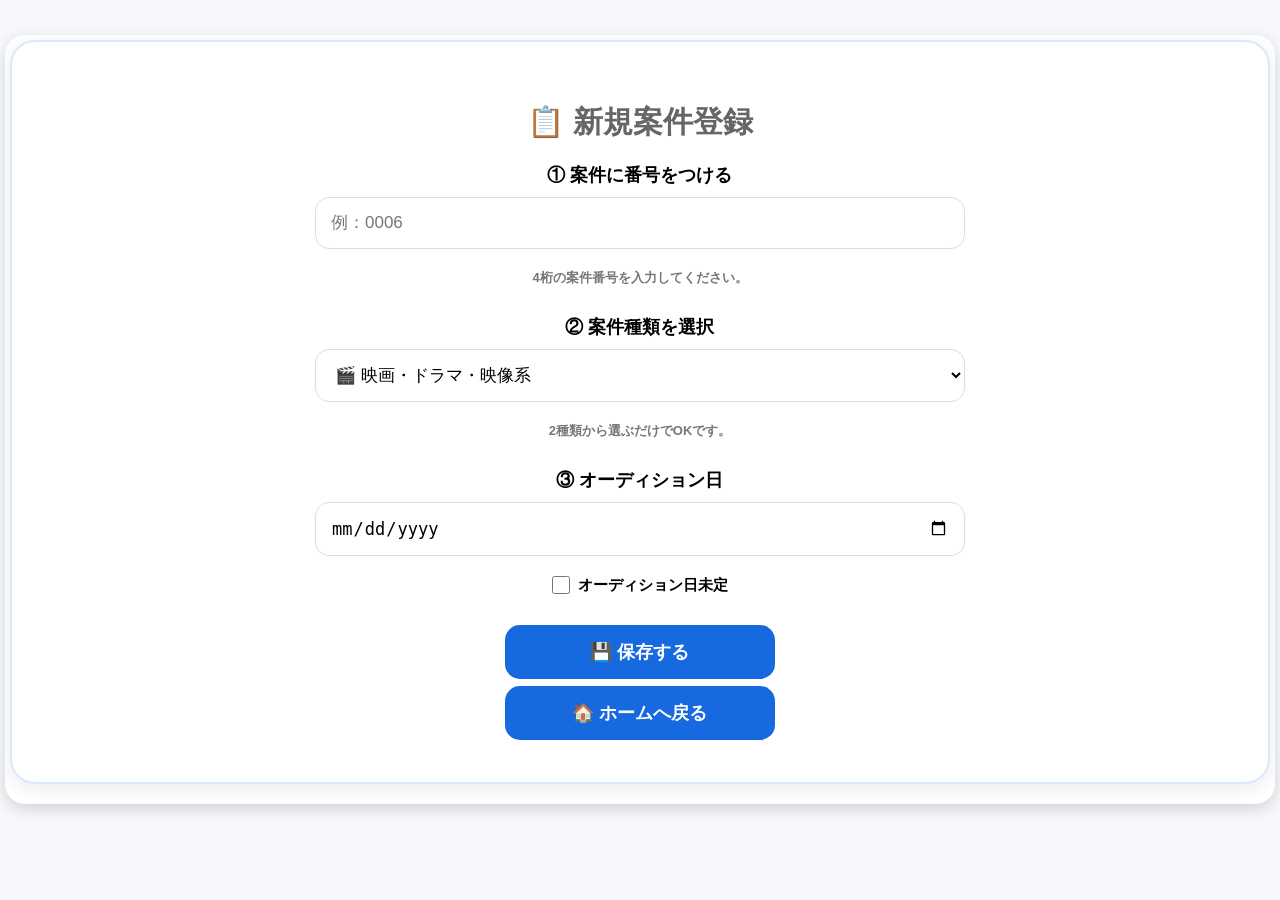
==== commit ab4093e5: "Restore and update admin.html structure and styles Restored and updated HTML structure and styles fo" ====
--- a/admin.html
+++ b/admin.html
@@ -147,10 +147,34 @@
 }
 /* パソコンだけ：オーディション日未定を中央 */
 @media (min-width: 769px) {
-  .form-group:has(input[type="checkbox"]) {
+    .checkbox-area {
+        width: 100% !important;
+        text-align: center !important;
+    }
+
+    .checkbox-area label {
+        display: inline-flex !important;
+        align-items: center;
+        justify-content: center;
+    }
+}
+/* オーディション日未定を中央にする */
+@media (min-width: 769px) {
+  .form-group .checkbox-area {
+    width: 100% !important;
+    margin: 15px 0 !important;
+    display: flex !important;
+    justify-content: center !important;
     text-align: center !important;
   }
-} 
+
+  .form-group .checkbox-area label {
+    display: inline-flex !important;
+    align-items: center !important;
+    justify-content: center !important;
+    margin: 0 auto !important;
+  }
+}    
 </style>
 
 </head>
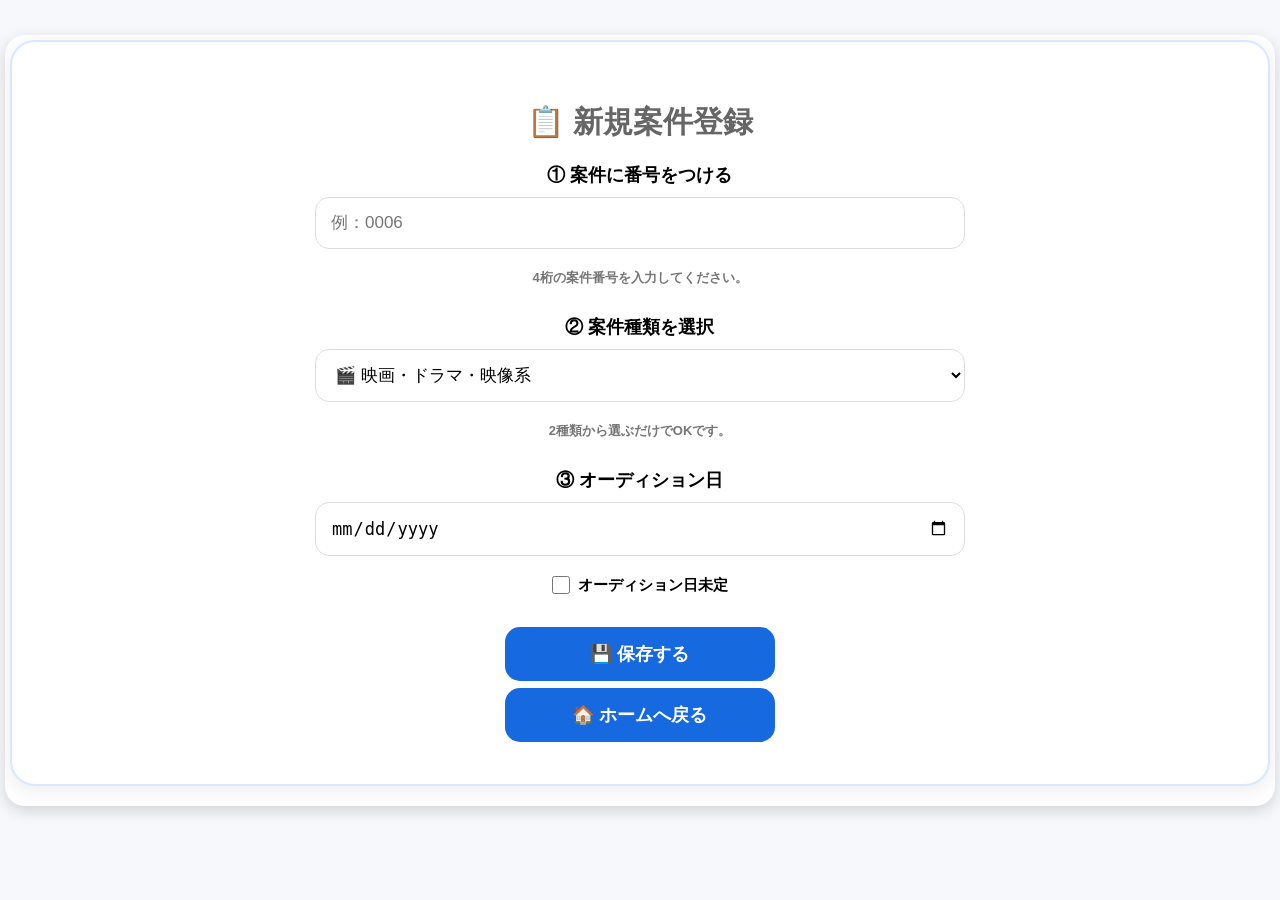
==== commit eccf0941: "Fix HTML encoding issues in admin.html" ====
--- a/admin.html
+++ b/admin.html
@@ -78,6 +78,7 @@
     margin-top:7px;
 }
 
+/* オーディション日未定 */
 .checkbox-area{
     margin-top:14px;
     text-align:center;
@@ -131,53 +132,73 @@
 .home-button:hover{
     opacity:0.9;
 }
-/* 管理者パソコン用：入力欄を中央に小さくする */
-@media (min-width: 769px) {
-
-  .form-group input:not([type="checkbox"]),
-  .form-group select {
-    width: 650px !important;
-    max-width: 650px !important;
-    margin-left: auto !important;
-    margin-right: auto !important;
-    display: block !important;
-    box-sizing: border-box !important;
-  }
-
-}
-/* パソコンだけ：オーディション日未定を中央 */
-@media (min-width: 769px) {
-    .checkbox-area {
-        width: 100% !important;
-        text-align: center !important;
-    }
-
-    .checkbox-area label {
-        display: inline-flex !important;
-        align-items: center;
-        justify-content: center;
-    }
-}
-/* オーディション日未定を中央にする */
-@media (min-width: 769px) {
-  .form-group .checkbox-area {
-    width: 100% !important;
-    margin: 15px 0 !important;
-    display: flex !important;
-    justify-content: center !important;
-    text-align: center !important;
-  }
-
-  .form-group .checkbox-area label {
-    display: inline-flex !important;
-    align-items: center !important;
-    justify-content: center !important;
-    margin: 0 auto !important;
-  }
-}    
+
+
+/* =========================================
+   管理者パソコン用
+   ========================================= */
+
+@media (min-width:769px){
+
+    /* 入力欄を中央にして650px */
+    .form-group input:not([type="checkbox"]),
+    .form-group select{
+        width:650px !important;
+        max-width:650px !important;
+        margin-left:auto !important;
+        margin-right:auto !important;
+        display:block !important;
+        box-sizing:border-box !important;
+    }
+
+    /* オーディション日未定も650pxの範囲内で中央 */
+    .form-group .checkbox-area{
+        width:650px !important;
+        max-width:650px !important;
+        margin:14px auto 0 !important;
+        text-align:center !important;
+        display:block !important;
+        box-sizing:border-box !important;
+    }
+
+    .form-group .checkbox-area label{
+        display:inline-flex !important;
+        align-items:center !important;
+        justify-content:center !important;
+        margin:0 auto !important;
+        gap:8px !important;
+    }
+
+}
+
+
+/* =========================================
+   スマホ
+   ========================================= */
+
+@media (max-width:768px){
+
+    .container{
+        width:100%;
+        box-sizing:border-box;
+        margin:15px auto;
+        padding:15px;
+    }
+
+    .card{
+        padding:25px 18px;
+    }
+
+    .checkbox-area{
+        text-align:center;
+    }
+
+}
+
 </style>
 
 </head>
+
 
 <body>
 
@@ -220,15 +241,6 @@
 
 <select
     id="caseType"
-    style="
-        width:100%;
-        box-sizing:border-box;
-        padding:15px;
-        border:1px solid #ddd;
-        border-radius:14px;
-        font-size:17px;
-        background:white;
-    "
 >
     <option value="movie">
         🎬 映画・ドラマ・映像系
